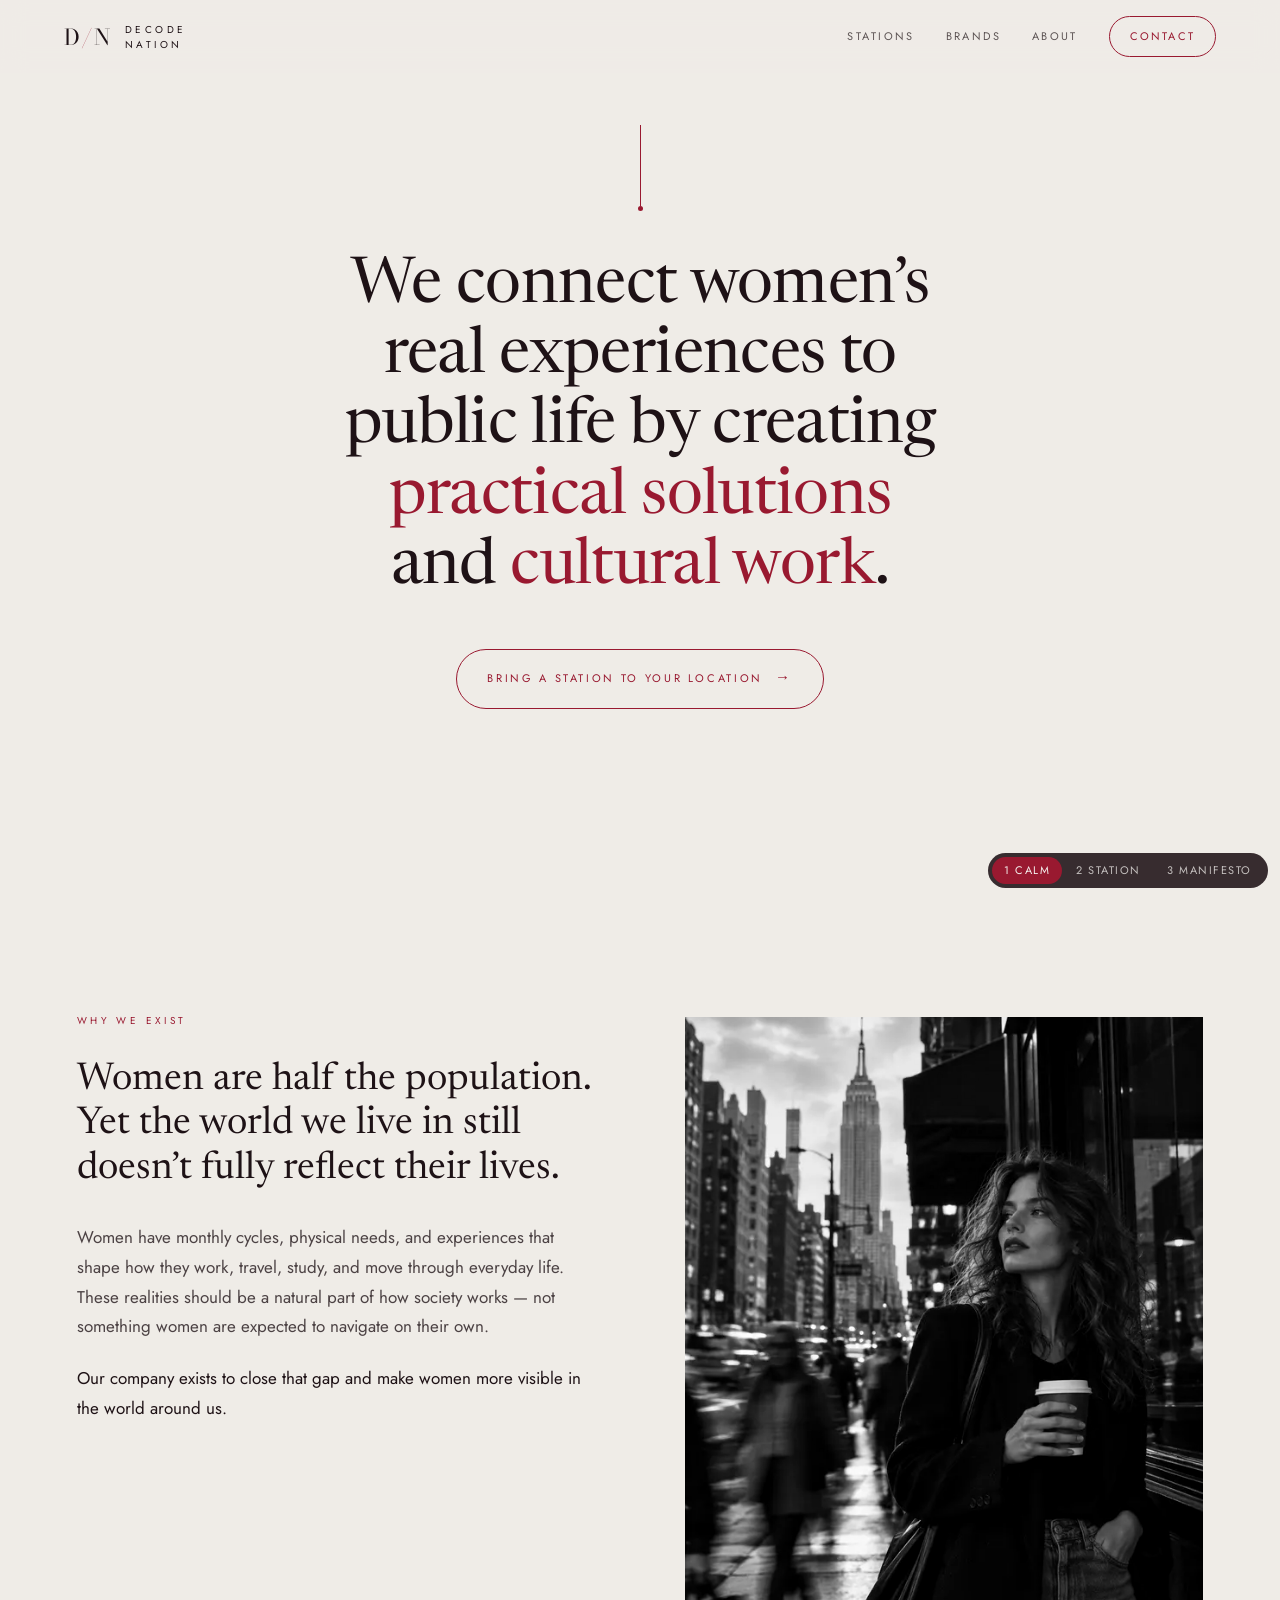
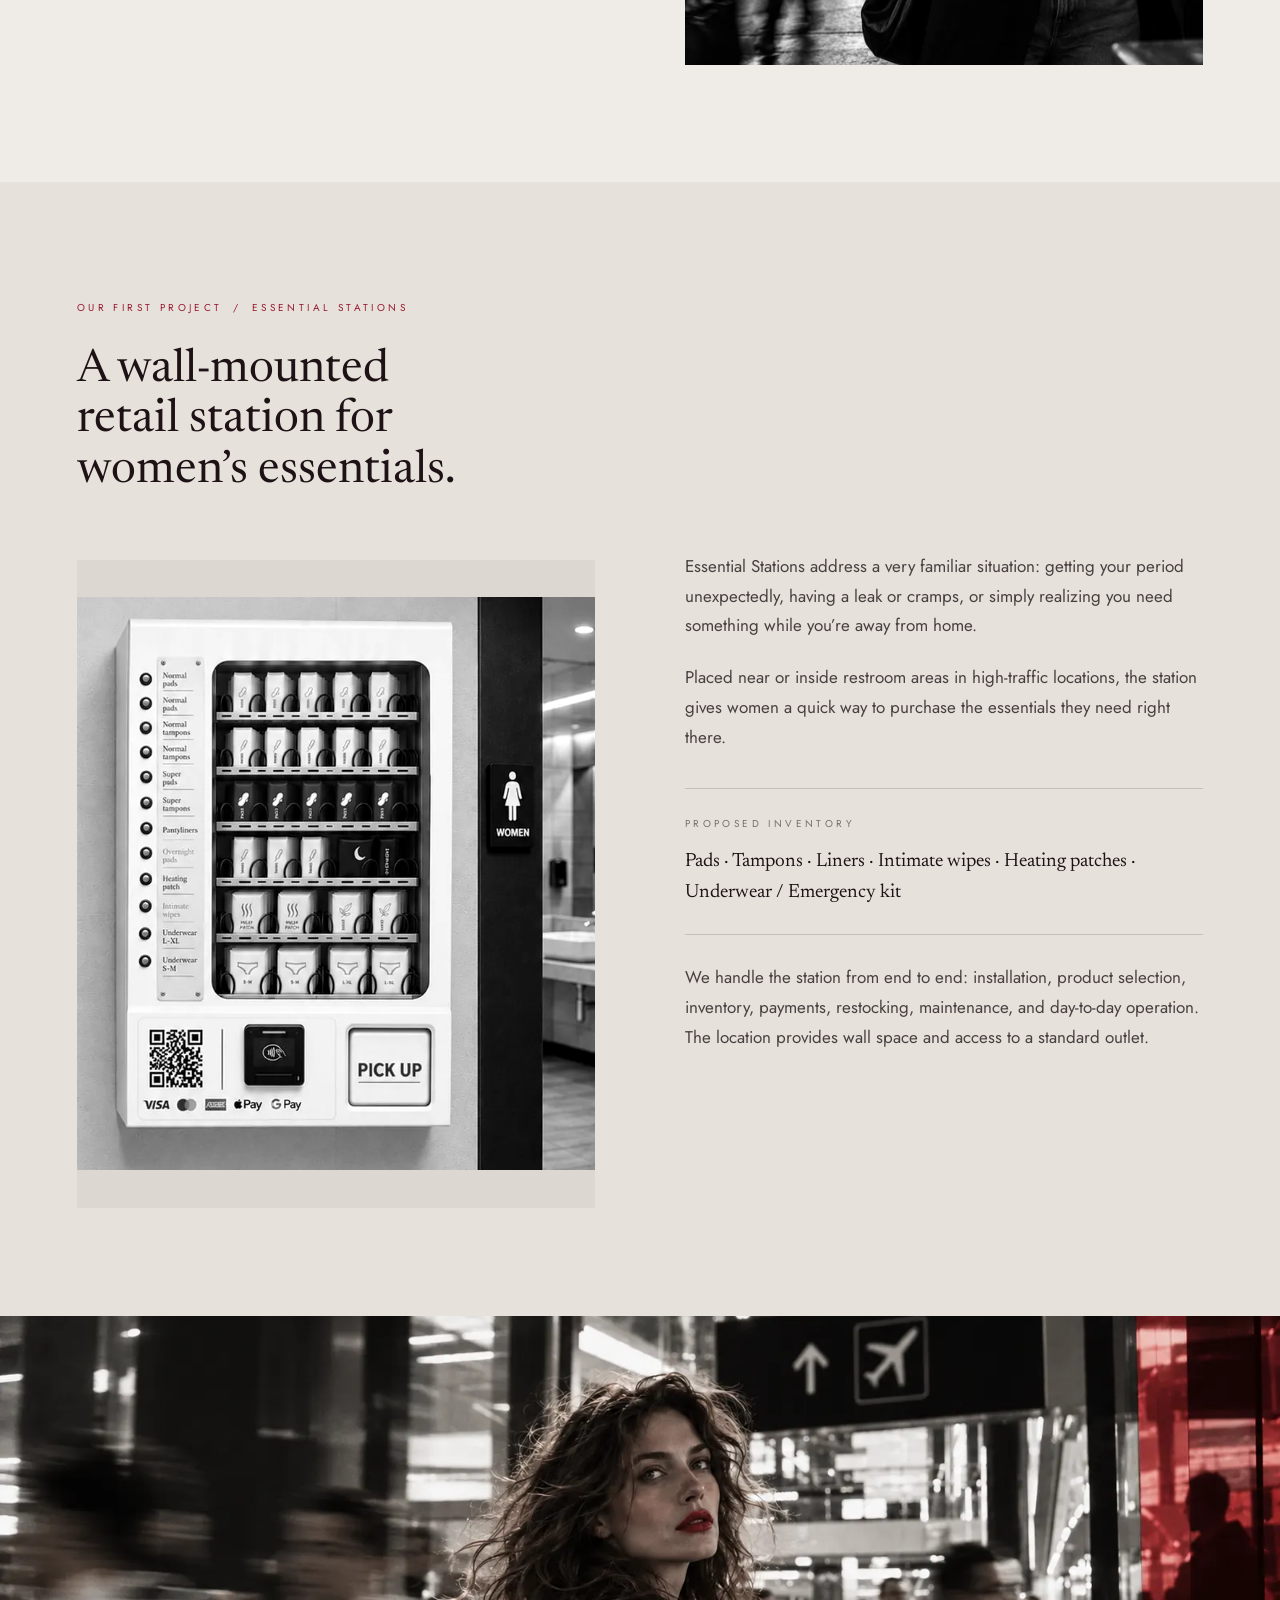
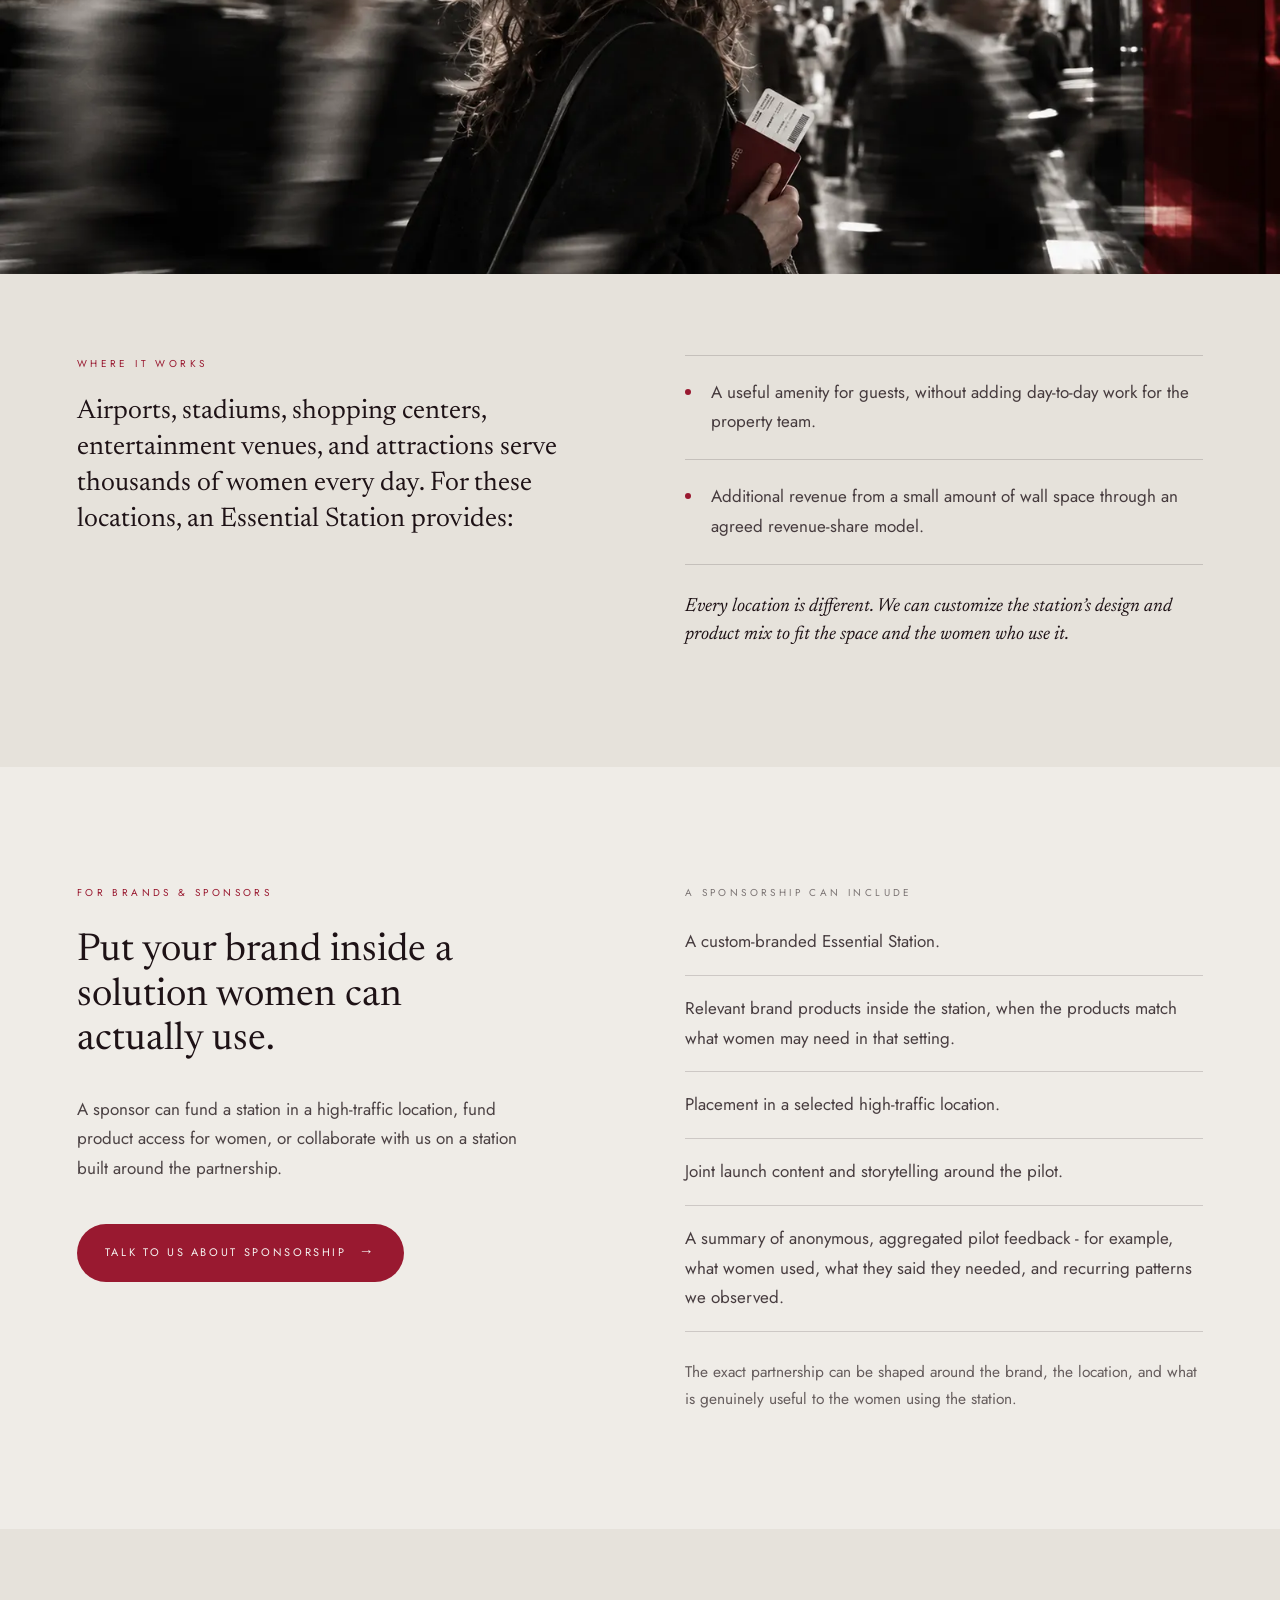
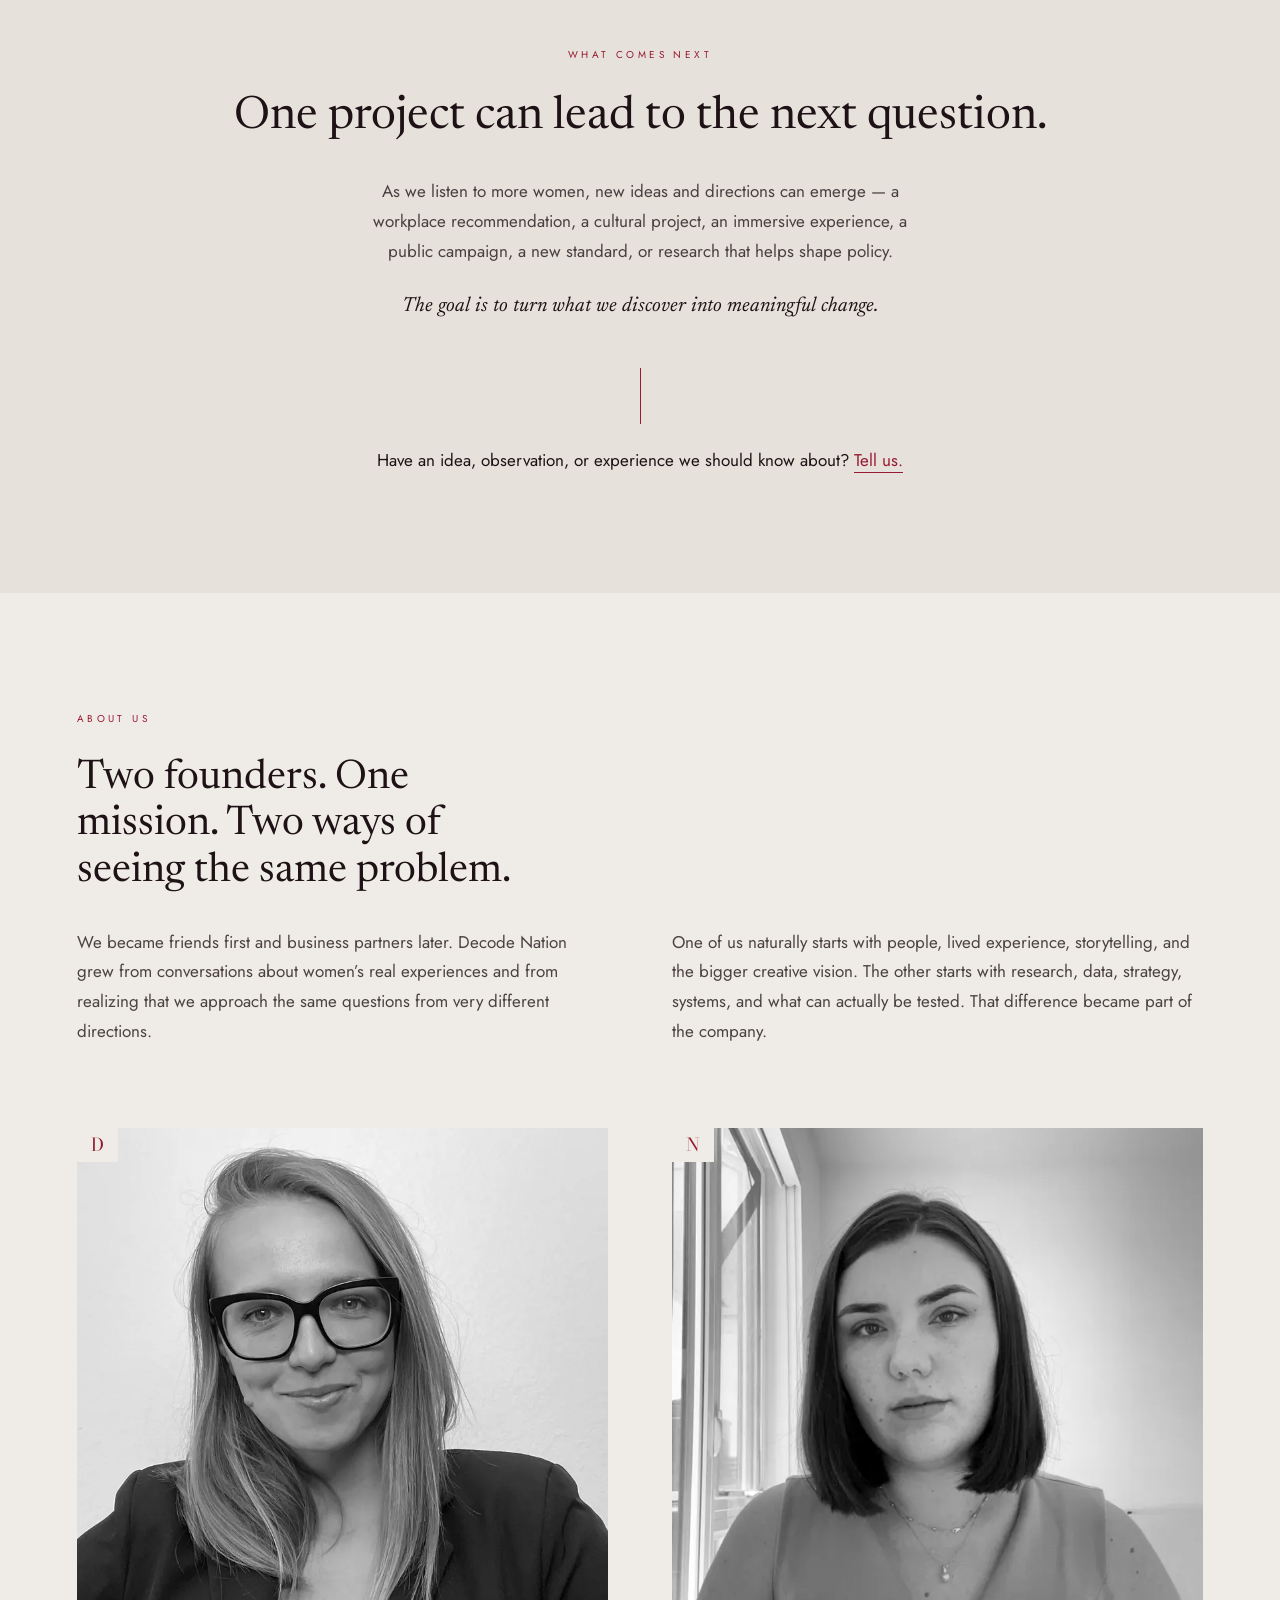
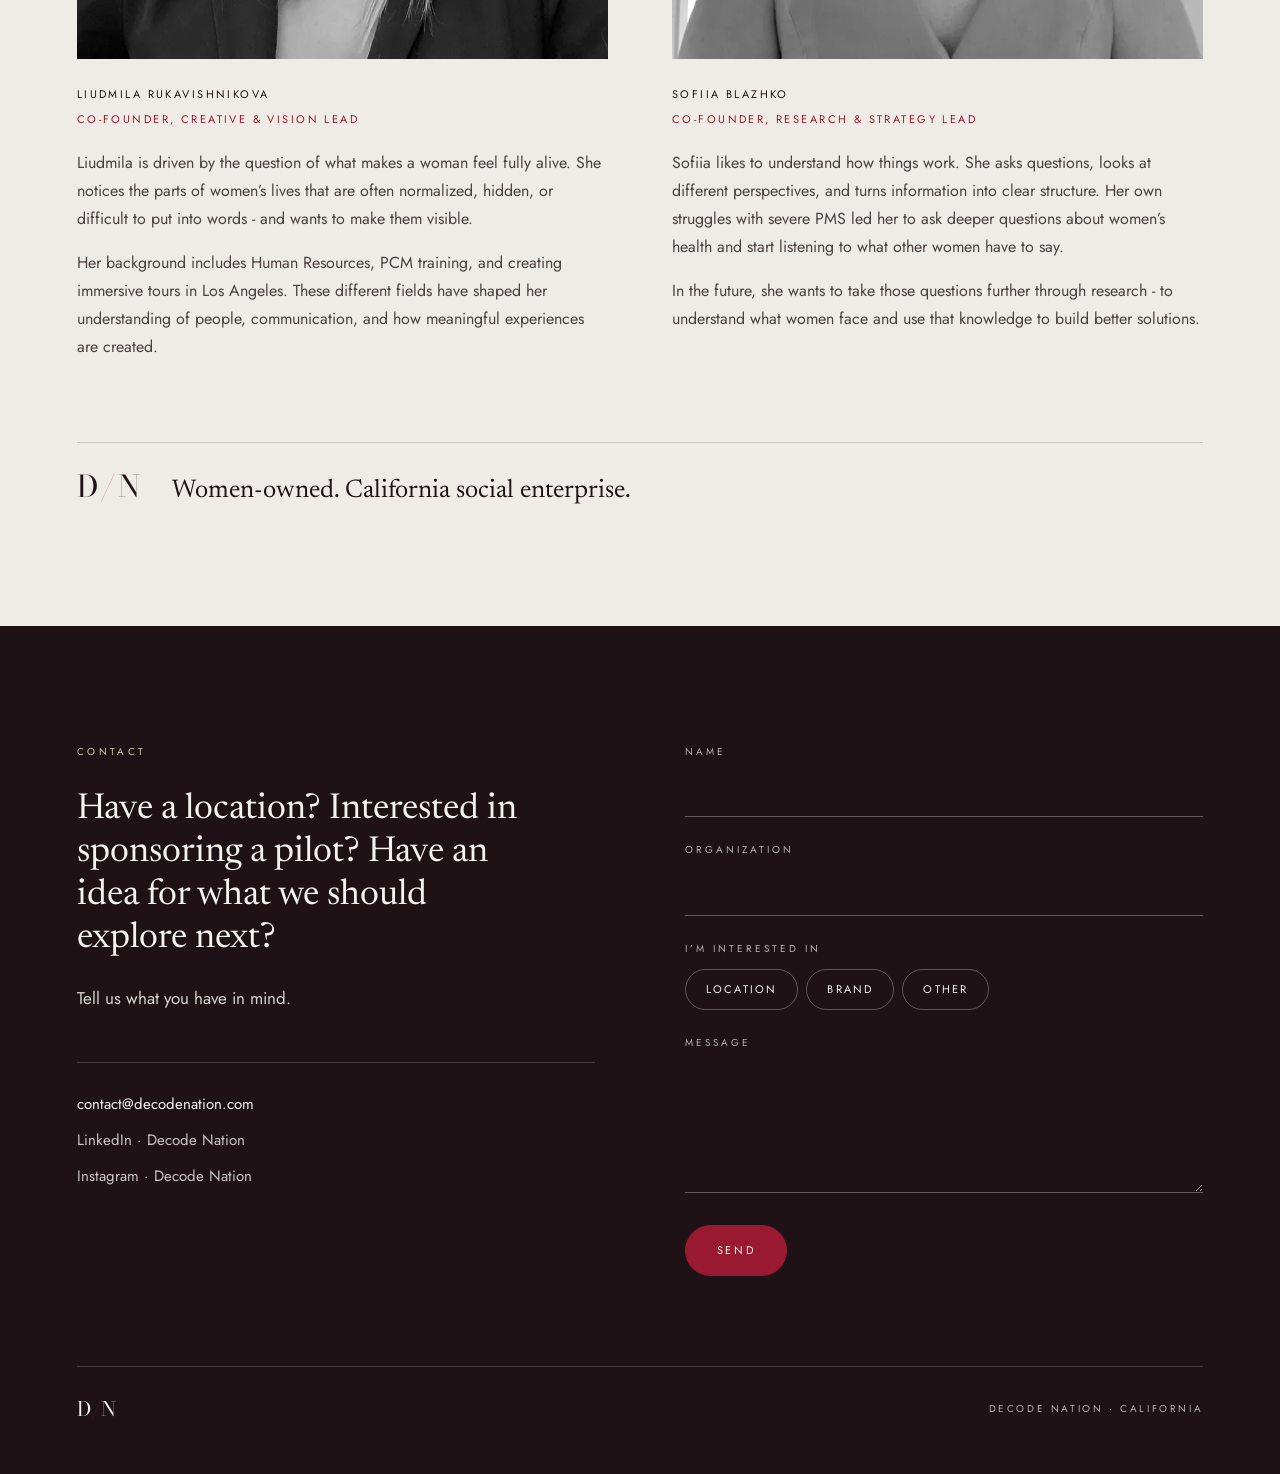
==== calm/index.html @ b8cba237 "Decode Nation v2: three design directions (Calm, Station, Manifesto) Co-Authored-By: Claude Opus 5.5" ====
<!DOCTYPE html>
<html lang="en">
<head>
  <meta charset="utf-8">
  <meta name="viewport" content="width=device-width, initial-scale=1, viewport-fit=cover">
  <title>Decode Nation — Essential Stations</title>
  <meta name="description" content="Decode Nation is a women-owned California social enterprise. Essential Stations are wall-mounted retail stations for women’s essentials, placed near restrooms in high-traffic venues.">
  <meta name="robots" content="noindex, nofollow">
  <meta property="og:type" content="website">
  <meta property="og:title" content="Decode Nation — Essential Stations">
  <meta property="og:description" content="We connect women’s real experiences to public life by creating practical solutions and cultural work.">
  <meta name="theme-color" content="#EFECE7">
  <link rel="icon" href="../assets/logo.jpg" type="image/jpeg">
  <link rel="preconnect" href="https://fonts.googleapis.com">
  <link rel="preconnect" href="https://fonts.gstatic.com" crossorigin>
  <link href="https://fonts.googleapis.com/css2?family=Bodoni+Moda:opsz,wght@6..96,400&amp;family=Newsreader:ital,opsz,wght@0,6..72,300;0,6..72,400;1,6..72,300;1,6..72,400&amp;family=Jost:wght@300;400;500&amp;display=swap" rel="stylesheet">
  <link rel="stylesheet" href="style.css">
  <script src="main.js" defer></script>
</head>
<body>
<a class="skip-link" href="#top">Skip to content</a>

<div class="page">

  <header class="site-header">
    <a href="#top" class="logo" aria-label="Decode Nation — back to top">
      <span class="logo__mark" aria-hidden="true">D<span class="logo__slash">/</span>N</span>
      <span class="logo__word" aria-hidden="true">Decode<br>Nation</span>
    </a>
    <nav class="site-nav" aria-label="Main">
      <a href="#stations" class="site-nav__link">Stations</a>
      <a href="#brands" class="site-nav__link">Brands</a>
      <a href="#about" class="site-nav__link">About</a>
      <a href="#contact" class="site-nav__cta">Contact</a>
    </nav>
  </header>

  <main id="top" tabindex="-1">

    <section class="hero">
      <div class="hero__line" aria-hidden="true"></div>
      <div class="hero__dot" aria-hidden="true"></div>
      <h1 class="hero__title">We connect women’s real experiences to public life by creating <span class="accent">practical solutions</span> and <span class="accent">cultural work</span>.</h1>
      <a href="#stations" class="hero__cta">Bring a Station to Your Location<span class="arrow" aria-hidden="true">→</span></a>
    </section>

    <section id="why" class="section" data-reveal>
      <div class="container grid-2">
        <div class="cell">
          <p class="label label--why">Why We Exist</p>
          <h2 class="h2 h2--m">Women are half the population. Yet the world we live in still doesn’t fully reflect their lives.</h2>
          <p class="body-text why__lead">Women have monthly cycles, physical needs, and experiences that shape how they work, travel, study, and move through everyday life. These realities should be a natural part of how society works — not something women are expected to navigate on their own.</p>
          <p class="why__close">Our company exists to close that gap and make women more visible in the world around us.</p>
        </div>
        <div class="cell frame frame--portrait">
          <img class="frame__img is-bw"
               src="../assets/editorial-street.webp"
               srcset="../assets/editorial-street-800.webp 600w, ../assets/editorial-street.webp 1086w"
               sizes="(min-width: 900px) 45vw, 100vw"
               width="1086" height="1448" loading="lazy" decoding="async"
               alt="A woman in a dark coat holding a coffee cup on a busy city street, the Empire State Building behind her">
        </div>
      </div>
    </section>

    <section id="stations" class="section section--alt" data-reveal>
      <div class="container">
        <p class="label">Our First Project <span class="label__sep">/</span> Essential Stations</p>
        <h2 class="h2 h2--l stations__title">A wall-mounted retail station for women’s essentials.</h2>
        <div class="grid-2 stations__grid">
          <div class="cell frame frame--portrait frame--clip frame--hover">
            <img class="frame__img frame__img--contain is-bw"
                 src="../assets/station.webp"
                 width="716" height="791" loading="lazy" decoding="async"
                 alt="Essential Station render: a white wall-mounted unit with shelves of pads, tampons, liners, heating patches and underwear, a card reader and a Pick Up button, mounted beside a women’s restroom">
          </div>
          <div class="cell stations__copy">
            <p>Essential Stations address a very familiar situation: getting your period unexpectedly, having a leak or cramps, or simply realizing you need something while you’re away from home.</p>
            <p>Placed near or inside restroom areas in high-traffic locations, the station gives women a quick way to purchase the essentials they need right there.</p>
            <div class="inventory">
              <p class="label label--muted inventory__label">Proposed Inventory</p>
              <p class="inventory__list">Pads · Tampons · Liners · Intimate wipes · Heating patches · Underwear / Emergency kit</p>
            </div>
            <p>We handle the station from end to end: installation, product selection, inventory, payments, restocking, maintenance, and day-to-day operation. The location provides wall space and access to a standard outlet.</p>
          </div>
        </div>

        <div class="bleed">
          <img class="frame__img"
               src="../assets/editorial-airport.webp"
               srcset="../assets/editorial-airport-800.webp 800w, ../assets/editorial-airport.webp 1600w"
               sizes="100vw"
               width="1600" height="900" loading="lazy" decoding="async"
               alt="A woman with a boarding pass looks back over her shoulder in a busy airport terminal, travellers blurred around her">
        </div>

        <div class="grid-2 where" data-reveal>
          <div class="cell">
            <p class="label where__label">Where It Works</p>
            <p class="where__statement">Airports, stadiums, shopping centers, entertainment venues, and attractions serve thousands of women every day. For these locations, an Essential Station provides:</p>
          </div>
          <div class="cell where__list">
            <div class="where__row">
              <span class="bullet" aria-hidden="true"></span>
              <p>A useful amenity for guests, without adding day-to-day work for the property team.</p>
            </div>
            <div class="where__row where__row--last">
              <span class="bullet" aria-hidden="true"></span>
              <p>Additional revenue from a small amount of wall space through an agreed revenue-share model.</p>
            </div>
            <p class="where__note">Every location is different. We can customize the station’s design and product mix to fit the space and the women who use it.</p>
          </div>
        </div>
      </div>
    </section>

    <section id="brands" class="section" data-reveal>
      <div class="container grid-2">
        <div class="cell">
          <p class="label">For Brands &amp; Sponsors</p>
          <h2 class="h2 h2--m brands__title">Put your brand inside a solution women can actually use.</h2>
          <p class="body-text brands__lead">A sponsor can fund a station in a high-traffic location, fund product access for women, or collaborate with us on a station built around the partnership.</p>
          <a href="#contact" class="btn-fill">Talk to Us About Sponsorship<span class="arrow" aria-hidden="true">→</span></a>
        </div>
        <div class="cell">
          <p class="label label--muted brands__label">A Sponsorship Can Include</p>
          <div class="brands__list">
            <p>A custom-branded Essential Station.</p>
            <p>Relevant brand products inside the station, when the products match what women may need in that setting.</p>
            <p>Placement in a selected high-traffic location.</p>
            <p>Joint launch content and storytelling around the pilot.</p>
            <p>A summary of anonymous, aggregated pilot feedback - for example, what women used, what they said they needed, and recurring patterns we observed.</p>
          </div>
          <p class="brands__note">The exact partnership can be shaped around the brand, the location, and what is genuinely useful to the women using the station.</p>
        </div>
      </div>
    </section>

    <section id="next" class="section section--alt next" data-reveal>
      <div class="next__inner">
        <p class="label">What Comes Next</p>
        <h2 class="h2 h2--l next__title">One project can lead to the next question.</h2>
        <p class="body-text next__lead">As we listen to more women, new ideas and directions can emerge — a workplace recommendation, a cultural project, an immersive experience, a public campaign, a new standard, or research that helps shape policy.</p>
        <p class="next__goal">The goal is to turn what we discover into meaningful change.</p>
        <div class="next__line" aria-hidden="true"></div>
        <p class="next__ask">Have an idea, observation, or experience we should know about? <a href="#contact" class="link-underline">Tell us.</a></p>
      </div>
    </section>

    <section id="about" class="section" data-reveal>
      <div class="container">
        <p class="label">About Us</p>
        <h2 class="h2 about__title">Two founders. One mission. Two ways of seeing the same problem.</h2>
        <div class="about__intro">
          <p>We became friends first and business partners later. Decode Nation grew from conversations about women’s real experiences and from realizing that we approach the same questions from very different directions.</p>
          <p>One of us naturally starts with people, lived experience, storytelling, and the bigger creative vision. The other starts with research, data, strategy, systems, and what can actually be tested. That difference became part of the company.</p>
        </div>

        <div class="founders">
          <article class="founder">
            <div class="frame frame--square frame--hover">
              <img class="frame__img is-bw"
                   src="../assets/founder-liudmila.webp"
                   srcset="../assets/founder-liudmila-800.webp 800w, ../assets/founder-liudmila.webp 1280w"
                   sizes="(min-width: 820px) 45vw, 100vw"
                   width="1280" height="1280" loading="lazy" decoding="async"
                   alt="Portrait of Liudmila Rukavishnikova, co-founder of Decode Nation">
              <span class="founder__badge" aria-hidden="true">D</span>
            </div>
            <h3 class="founder__name">Liudmila Rukavishnikova</h3>
            <p class="founder__role">Co-Founder, Creative &amp; Vision Lead</p>
            <div class="founder__bio">
              <p>Liudmila is driven by the question of what makes a woman feel fully alive. She notices the parts of women’s lives that are often normalized, hidden, or difficult to put into words - and wants to make them visible.</p>
              <p>Her background includes Human Resources, PCM training, and creating immersive tours in Los Angeles. These different fields have shaped her understanding of people, communication, and how meaningful experiences are created.</p>
            </div>
          </article>
          <article class="founder">
            <div class="frame frame--square frame--hover">
              <img class="frame__img is-bw"
                   src="../assets/founder-sofiia.webp"
                   srcset="../assets/founder-sofiia-800.webp 683w, ../assets/founder-sofiia.webp 948w"
                   sizes="(min-width: 820px) 45vw, 100vw"
                   width="948" height="1111" loading="lazy" decoding="async"
                   alt="Portrait of Sofiia Blazhko, co-founder of Decode Nation">
              <span class="founder__badge" aria-hidden="true">N</span>
            </div>
            <h3 class="founder__name">Sofiia Blazhko</h3>
            <p class="founder__role">Co-Founder, Research &amp; Strategy Lead</p>
            <div class="founder__bio">
              <p>Sofiia likes to understand how things work. She asks questions, looks at different perspectives, and turns information into clear structure. Her own struggles with severe PMS led her to ask deeper questions about women’s health and start listening to what other women have to say.</p>
              <p>In the future, she wants to take those questions further through research - to understand what women face and use that knowledge to build better solutions.</p>
            </div>
          </article>
        </div>

        <div class="company">
          <span class="company__mark" aria-hidden="true">D<span class="logo__slash">/</span>N</span>
          <p class="company__line">Women-owned. California social enterprise.</p>
        </div>
      </div>
    </section>

    <section id="contact" class="contact">
      <div class="container">
        <div class="grid-2">
          <div class="cell">
            <p class="label label--light">Contact</p>
            <h2 class="h2 contact__title">Have a location? Interested in sponsoring a pilot? Have an idea for what we should explore next?</h2>
            <p class="contact__lead">Tell us what you have in mind.</p>
            <div class="contact__links">
              <a href="mailto:contact@decodenation.com" class="contact__link contact__link--primary">contact@decodenation.com</a>
              <!-- TODO client: URL (LinkedIn) -->
              <a href="#contact" class="contact__link">LinkedIn · Decode Nation</a>
              <!-- TODO client: URL (Instagram) -->
              <a href="#contact" class="contact__link">Instagram · Decode Nation</a>
            </div>
          </div>

          <form class="contact-form cell" novalidate>
            <div class="field">
              <label class="field__label" for="f-name">Name</label>
              <input class="field__input" id="f-name" name="name" type="text" autocomplete="name" required aria-describedby="f-name-error">
              <p class="field__error" id="f-name-error" data-error-for="name"></p>
            </div>
            <div class="field">
              <label class="field__label" for="f-org">Organization</label>
              <input class="field__input" id="f-org" name="organization" type="text" autocomplete="organization">
            </div>
            <fieldset class="field intent">
              <legend class="field__label intent__legend" id="f-intent-label">I’m interested in</legend>
              <div class="intent__options" role="radiogroup" aria-labelledby="f-intent-label">
                <label class="intent__pill"><input class="intent__radio" type="radio" name="intent" value="Location"><span>Location</span></label>
                <label class="intent__pill"><input class="intent__radio" type="radio" name="intent" value="Brand"><span>Brand</span></label>
                <label class="intent__pill"><input class="intent__radio" type="radio" name="intent" value="Other"><span>Other</span></label>
              </div>
            </fieldset>
            <div class="field">
              <label class="field__label" for="f-message">Message</label>
              <textarea class="field__input field__input--area" id="f-message" name="message" rows="4" required aria-describedby="f-message-error"></textarea>
              <p class="field__error" id="f-message-error" data-error-for="message"></p>
            </div>
            <div class="hp" aria-hidden="true">
              <label for="f-website">Leave this field empty</label>
              <input id="f-website" name="website" type="text" tabindex="-1" autocomplete="off">
            </div>
            <button type="submit" class="btn-submit"><span class="btn-submit__label">Send</span></button>
            <p class="form-status" role="status" aria-live="polite"></p>
          </form>
        </div>

        <footer class="contact__footer">
          <span class="contact__mark" aria-hidden="true">D<span class="logo__slash">/</span>N</span>
          <span>Decode Nation · California</span>
        </footer>
      </div>
    </section>
  </main>
</div>

<nav class="variant-switch" aria-label="Design direction (review only)">
  <a href="../calm/" aria-current="page">1 Calm</a>
  <a href="../station/">2 Station</a>
  <a href="../manifesto/">3 Manifesto</a>
</nav>
</body>
</html>
---- calm/style.css ----
/* ==========================================================================
   Decode Nation — Direction 1 · Calm Editorial
   ========================================================================== */

:root {
  /* colour */
  --bg: #EFECE7;
  --bg-alt: #E6E2DB;
  --placeholder: #DCD8D1;
  --ink: #1E1216;
  --ink-body: rgba(30, 18, 22, .78);
  --ink-body-80: rgba(30, 18, 22, .8);
  --ink-nav: rgba(30, 18, 22, .7);
  --ink-note: rgba(30, 18, 22, .66);
  --ink-muted: rgba(30, 18, 22, .55);
  --hairline: rgba(30, 18, 22, .16);
  --crimson: #991930;
  --paper: #F5F3F0;
  --paper-86: rgba(245, 243, 240, .86);
  --paper-80: rgba(245, 243, 240, .8);
  --paper-70: rgba(245, 243, 240, .7);
  --paper-line: rgba(245, 243, 240, .3);
  --paper-hairline: rgba(245, 243, 240, .18);
  --accent-dark: #D4C8A6;
  --error-dark: #F2A7B3;
  --header-bg: rgba(239, 236, 231, .9);

  /* type */
  --font-serif: 'Newsreader', Georgia, serif;
  --font-sans: 'Jost', system-ui, sans-serif;
  --font-mark: 'Bodoni Moda', 'Didot', serif;

  /* layout */
  --pad-x: clamp(20px, 6vw, 80px);
  --pad-y: clamp(80px, 13vh, 160px);
  --gap-grid: clamp(40px, 7vw, 120px);
  --max: 1240px;

  /* motion */
  --ease-out: cubic-bezier(.16, 1, .3, 1);
  --bw: grayscale(1) contrast(1.04);
}

/* --------------------------------------------------------------- base */

*, *::before, *::after { box-sizing: border-box; }

html { scroll-behavior: smooth; }

body {
  margin: 0;
  background: var(--bg);
  color: var(--ink);
  -webkit-font-smoothing: antialiased;
}

a { color: var(--crimson); text-decoration: none; }
a:hover { color: var(--ink); }

::selection { background: var(--crimson); color: var(--paper); }

input, textarea, button { font: inherit; color: inherit; }

img { display: block; max-width: 100%; }

:focus-visible {
  outline: 2px solid var(--crimson);
  outline-offset: 3px;
}

.skip-link {
  position: absolute;
  top: 8px;
  left: 8px;
  z-index: 200;
  padding: 10px 18px;
  background: var(--crimson);
  color: var(--paper);
  border-radius: 999px;
  font-family: var(--font-sans);
  font-size: 11px;
  letter-spacing: .2em;
  text-transform: uppercase;
  transform: translateY(-160%);
}
.skip-link:focus,
.skip-link:focus-visible { transform: none; color: var(--paper); outline-color: var(--ink); }

main:focus { outline: none; }

@keyframes dnLine { from { transform: scaleY(0); } to { transform: scaleY(1); } }
@keyframes dnFade { from { opacity: 0; transform: translateY(10px); } to { opacity: 1; transform: none; } }

.page {
  font-family: var(--font-sans);
  font-size: 17px;
  line-height: 1.75;
  overflow-x: hidden;
  overflow-x: clip;
}

:where(.page) p { margin: 0; }

/* ------------------------------------------------------------- header */

.site-header {
  position: fixed;
  top: 0;
  left: 0;
  right: 0;
  z-index: 50;
  display: flex;
  align-items: center;
  justify-content: space-between;
  gap: 24px;
  padding: 16px clamp(20px, 5vw, 72px);
  background: var(--header-bg);
  -webkit-backdrop-filter: blur(12px);
  backdrop-filter: blur(12px);
}

.logo {
  display: flex;
  align-items: center;
  gap: 14px;
  color: var(--ink);
}
.logo:hover { color: var(--ink); }

.logo__mark {
  font-family: var(--font-mark);
  font-size: 22px;
  line-height: 1;
}
.logo__mark .logo__slash { padding: 0 1px; }
.logo__slash { color: var(--crimson); }

.logo__word {
  font-size: 10px;
  letter-spacing: .34em;
  text-transform: uppercase;
  line-height: 1.5;
}

.site-nav {
  display: flex;
  align-items: center;
  gap: clamp(14px, 2.4vw, 36px);
  flex-wrap: wrap;
  justify-content: flex-end;
}

.site-nav__link {
  font-size: 11px;
  letter-spacing: .22em;
  text-transform: uppercase;
  color: var(--ink-nav);
}
.site-nav__link:hover { color: var(--crimson); }

.site-nav__cta {
  font-size: 11px;
  letter-spacing: .2em;
  text-transform: uppercase;
  padding: 10px 20px;
  border: 1px solid var(--crimson);
  border-radius: 999px;
  color: var(--crimson);
}
.site-nav__cta:hover { background: var(--crimson); color: var(--paper); }

@media (max-width: 639px) {
  .site-nav__link { display: none; }
}

/* ---------------------------------------------------------- shared type */

.label {
  margin: 0 0 28px;
  font-size: 10px;
  letter-spacing: .34em;
  text-transform: uppercase;
  color: var(--crimson);
}
.label--muted { color: var(--ink-muted); }
.label--light { color: var(--accent-dark); }
.label__sep { padding: 0 4px; }

.h2 {
  margin: 0;
  font-family: var(--font-serif);
  font-weight: 400;
}
.h2--m {
  font-size: clamp(28px, 3vw, 44px);
  line-height: 1.16;
  text-wrap: pretty;
}
.h2--l {
  font-size: clamp(30px, 3.6vw, 54px);
  text-wrap: balance;
}

.body-text { color: var(--ink-body); }

.accent { color: var(--crimson); }

.arrow {
  font-family: var(--font-serif);
  font-size: 15px;
}

/* ------------------------------------------------------------- layout */

.section { padding: var(--pad-y) var(--pad-x); }
.section--alt { background: var(--bg-alt); }

.container {
  max-width: var(--max);
  margin: 0 auto;
}

.grid-2 {
  display: grid;
  grid-template-columns: repeat(auto-fit, minmax(min(100%, 380px), 1fr));
  gap: var(--gap-grid);
}

.cell { min-width: 0; }

/* image frames (replaces <image-slot>) */
.frame {
  position: relative;
  width: 100%;
  background: var(--placeholder);
}
.frame--portrait { aspect-ratio: 4 / 5; }
.frame--square { aspect-ratio: 1 / 1; }
.frame--clip { overflow: hidden; }

.frame__img {
  position: absolute;
  inset: 0;
  width: 100%;
  height: 100%;
  object-fit: cover;
}
.frame__img--contain { object-fit: contain; }

.is-bw { filter: var(--bw); }
.frame--hover .frame__img { transition: filter .6s ease; }

@media (hover: hover) {
  .frame--hover:hover .frame__img { filter: grayscale(0) contrast(1); }
}

/* --------------------------------------------------------------- hero */

.hero {
  min-height: 100vh;
  min-height: 100svh;
  display: flex;
  flex-direction: column;
  align-items: center;
  justify-content: center;
  text-align: center;
  padding: 96px var(--pad-x) 18vh;
  position: relative;
}

.hero__line {
  width: 1px;
  height: clamp(48px, 9vh, 96px);
  background: var(--crimson);
  transform-origin: top;
  animation: dnLine 1.4s var(--ease-out) both;
}

.hero__dot {
  width: 5px;
  height: 5px;
  margin-bottom: clamp(28px, 4.5vh, 48px);
  border-radius: 50%;
  background: var(--crimson);
  animation: dnFade 1s .6s both;
}

.hero__title {
  margin: 0;
  max-width: 19ch;
  font-family: var(--font-serif);
  font-weight: 400;
  font-size: clamp(34px, 5vw, 72px);
  line-height: 1.1;
  letter-spacing: -.01em;
  text-wrap: balance;
  animation: dnFade 1.4s .3s both;
}

.hero__cta {
  display: inline-flex;
  align-items: center;
  gap: 12px;
  margin-top: clamp(32px, 5vh, 52px);
  padding: 16px clamp(20px, 3vw, 30px);
  border: 1px solid var(--crimson);
  border-radius: 999px;
  color: var(--crimson);
  font-size: 11px;
  letter-spacing: clamp(.12em, 1.2vw, .24em);
  white-space: nowrap;
  text-transform: uppercase;
  animation: dnFade 1.4s .6s both;
}
.hero__cta:hover {
  background: var(--crimson);
  border-color: var(--crimson);
  color: var(--paper);
}

/* The designed nowrap pill is wider than a 375px viewport; allow it to
   wrap and tighten tracking so nothing is clipped on small phones. */
@media (max-width: 440px) {
  .hero__cta {
    letter-spacing: .12em;
    white-space: normal;
    line-height: 1.5;
    text-align: center;
  }
}

/* ---------------------------------------------------------------- why */

.label--why { margin: -.5em 0 28px; }
.why__lead { margin-top: 32px; max-width: 52ch; }
.why__close { margin-top: 22px; max-width: 52ch; color: var(--ink); }

#why .grid-2 { align-items: start; }

/* ----------------------------------------------------------- stations */

.stations__title {
  max-width: 20ch;
  line-height: 1.1;
}

.stations__grid { margin-top: clamp(40px, 7vh, 72px); }

.stations__copy {
  display: flex;
  flex-direction: column;
  gap: 22px;
  margin-top: -.45em;
  color: var(--ink-body);
}

.inventory {
  margin: 14px 0 6px;
  padding: 26px 0;
  border-top: 1px solid var(--hairline);
  border-bottom: 1px solid var(--hairline);
}
.inventory__label { margin: 0 0 14px; }
.inventory__list {
  font-family: var(--font-serif);
  font-size: clamp(18px, 1.5vw, 22px);
  line-height: 1.6;
  color: var(--ink);
}

.bleed {
  position: relative;
  width: 100vw;
  margin: clamp(72px, 12vh, 140px) 0 0 calc(50% - 50vw);
  height: clamp(320px, 62vh, 720px);
  background: var(--placeholder);
}

.where {
  gap: clamp(32px, 7vw, 120px);
  margin-top: clamp(56px, 9vh, 96px);
}
.where__label { margin: 0 0 22px; }
.where__statement {
  max-width: 40ch;
  font-family: var(--font-serif);
  font-size: clamp(22px, 2.1vw, 30px);
  line-height: 1.34;
}

.where__list {
  display: flex;
  flex-direction: column;
  color: var(--ink-body-80);
}
.where__row {
  display: flex;
  gap: 20px;
  padding: 22px 0;
  border-top: 1px solid var(--hairline);
}
.where__row--last { border-bottom: 1px solid var(--hairline); }

.bullet {
  flex: none;
  width: 6px;
  height: 6px;
  margin-top: 11px;
  border-radius: 50%;
  background: var(--crimson);
}

.where__note {
  margin-top: 28px;
  font-style: italic;
  font-family: var(--font-serif);
  font-size: 19px;
  line-height: 1.5;
  color: var(--ink);
}

/* ------------------------------------------------------------- brands */

.brands__title { max-width: 18ch; }
.brands__lead { margin-top: 32px; max-width: 46ch; }

.btn-fill {
  display: inline-flex;
  align-items: center;
  gap: 12px;
  margin-top: 40px;
  padding: 16px 28px;
  background: var(--crimson);
  border-radius: 999px;
  color: var(--paper);
  font-size: 11px;
  letter-spacing: .24em;
  text-transform: uppercase;
}
.btn-fill:hover { background: var(--ink); color: var(--paper); }

.brands__label { margin: 0 0 8px; }
.brands__list {
  display: flex;
  flex-direction: column;
  color: var(--ink-body-80);
}
.brands__list p {
  padding: 18px 0;
  border-bottom: 1px solid var(--hairline);
}
.brands__note {
  margin-top: 26px;
  font-size: 15.5px;
  color: var(--ink-note);
}

/* --------------------------------------------------------------- next */

.next { text-align: center; }
.next__inner {
  max-width: 860px;
  margin: 0 auto;
  display: flex;
  flex-direction: column;
  align-items: center;
}
.next__title { line-height: 1.12; }
.next__lead { margin-top: 34px; max-width: 58ch; }
.next__goal {
  margin-top: 22px;
  font-family: var(--font-serif);
  font-style: italic;
  font-size: clamp(19px, 1.6vw, 24px);
  color: var(--ink);
}
.next__line {
  width: 1px;
  height: 56px;
  margin: 44px 0 0;
  background: var(--crimson);
}
.next__ask { margin-top: 22px; color: var(--ink); }

.link-underline { border-bottom: 1px solid var(--crimson); }

/* -------------------------------------------------------------- about */

.about__title {
  max-width: 22ch;
  font-size: clamp(28px, 3.2vw, 48px);
  line-height: 1.14;
  text-wrap: balance;
}

.about__intro,
.founders {
  display: grid;
  grid-template-columns: repeat(auto-fit, minmax(min(100%, 340px), 1fr));
}
.about__intro {
  gap: clamp(28px, 5vw, 80px);
  margin-top: 32px;
  color: var(--ink-body);
}
.founders {
  gap: clamp(40px, 5vw, 80px);
  margin-top: clamp(56px, 9vh, 96px);
}

.founder {
  min-width: 0;
  display: flex;
  flex-direction: column;
}

.founder__badge {
  position: absolute;
  top: 0;
  left: 0;
  padding: 8px 14px;
  background: var(--bg);
  color: var(--crimson);
  font-family: var(--font-mark);
  font-size: 18px;
  line-height: 1;
  pointer-events: none;
}

.founder__name,
.founder__role {
  font-size: 11px;
  font-weight: 400;
  line-height: 1.75;
  letter-spacing: .22em;
  text-transform: uppercase;
}
.founder__name { margin: 26px 0 0; color: var(--ink); }
.founder__role { margin-top: 6px; color: var(--crimson); }

.founder__bio {
  display: flex;
  flex-direction: column;
  gap: 16px;
  margin-top: 20px;
  font-size: 16px;
  color: var(--ink-body);
}

.company {
  display: flex;
  flex-wrap: wrap;
  align-items: baseline;
  gap: 18px 32px;
  margin-top: clamp(56px, 9vh, 96px);
  padding-top: 28px;
  border-top: 1px solid var(--hairline);
}
.company__mark {
  font-family: var(--font-mark);
  font-size: 30px;
  line-height: 1;
}
.company__mark .logo__slash { padding: 0 2px; }
.company__line {
  font-family: var(--font-serif);
  font-size: clamp(20px, 2vw, 28px);
  line-height: 1.3;
}

/* ------------------------------------------------------------ contact */

.contact {
  padding: var(--pad-y) var(--pad-x) 48px;
  background: var(--ink);
  color: var(--paper);
}
.contact :focus-visible { outline-color: var(--accent-dark); }

.contact__title {
  max-width: 22ch;
  font-size: clamp(26px, 2.8vw, 40px);
  line-height: 1.2;
  text-wrap: pretty;
}
.contact__lead { margin-top: 24px; color: var(--paper-86); }

.contact__links {
  display: flex;
  flex-direction: column;
  align-items: flex-start;
  gap: 10px;
  margin-top: 48px;
  padding-top: 28px;
  border-top: 1px solid var(--paper-hairline);
  font-size: 15px;
}
.contact__link { color: var(--paper-80); }
.contact__link--primary { color: var(--paper); }
.contact__link:hover { color: var(--accent-dark); }

.contact-form {
  display: flex;
  flex-direction: column;
  gap: 24px;
}

.field {
  display: flex;
  flex-direction: column;
  gap: 8px;
  margin: 0;
  padding: 0;
  border: 0;
  min-width: 0;
}

.field__label {
  font-size: 10px;
  letter-spacing: .3em;
  text-transform: uppercase;
  color: var(--paper-70);
}

.field__input {
  width: 100%;
  padding: 10px 0;
  background: transparent;
  border: 0;
  border-bottom: 1px solid var(--paper-line);
  border-radius: 0;
  font-size: 16px;
  outline: none;
}
.field__input:focus { border-bottom-color: var(--accent-dark); }
.field__input:focus-visible {
  outline: 2px solid var(--accent-dark);
  outline-offset: 4px;
}
.field__input--area { resize: vertical; }
.field__input[aria-invalid="true"] { border-bottom-color: var(--error-dark); }

.field__error {
  font-size: 13px;
  line-height: 1.4;
  color: var(--error-dark);
}
.field__error:empty { display: none; }

/* intent pills — real radio inputs, visually hidden */
.intent { gap: 12px; }
.intent__legend { padding: 0; margin-bottom: 12px; }
.intent__options {
  display: flex;
  flex-wrap: wrap;
  gap: 8px;
}
.intent__pill { position: relative; }
.intent__radio {
  position: absolute;
  opacity: 0;
  width: 1px;
  height: 1px;
  margin: 0;
}
.intent__pill span {
  display: inline-block;
  padding: 10px 20px;
  background: transparent;
  border: 1px solid var(--paper-line);
  border-radius: 999px;
  font-size: 11px;
  line-height: 1.75;
  letter-spacing: .2em;
  text-transform: uppercase;
  color: var(--paper);
  cursor: pointer;
  transition: all .3s ease;
}
.intent__radio:checked + span {
  background: var(--paper);
  color: var(--ink);
  border-color: var(--paper);
}
.intent__radio:focus-visible + span {
  outline: 2px solid var(--accent-dark);
  outline-offset: 3px;
}

.hp {
  position: absolute;
  left: -9999px;
  width: 1px;
  height: 1px;
  overflow: hidden;
}

.btn-submit {
  align-self: flex-start;
  margin-top: 8px;
  padding: 16px 32px;
  background: var(--crimson);
  border: 0;
  border-radius: 999px;
  color: var(--paper);
  font-size: 11px;
  letter-spacing: .24em;
  text-transform: uppercase;
  cursor: pointer;
}
.btn-submit:hover { background: var(--paper); color: var(--ink); }
.btn-submit:disabled { cursor: default; }
.btn-submit:disabled:hover { background: var(--crimson); color: var(--paper); }

.form-status {
  font-size: 14px;
  line-height: 1.5;
  color: var(--paper-80);
}
.form-status:empty { display: none; }

.contact__footer {
  display: flex;
  flex-wrap: wrap;
  align-items: center;
  justify-content: space-between;
  gap: 16px;
  margin-top: clamp(64px, 10vh, 110px);
  padding-top: 24px;
  border-top: 1px solid var(--paper-hairline);
  font-size: 10px;
  letter-spacing: .26em;
  text-transform: uppercase;
  color: var(--paper-70);
}
.contact__mark {
  font-family: var(--font-mark);
  font-size: 20px;
  letter-spacing: 0;
  text-transform: none;
  color: var(--paper);
}

/* ------------------------------------------------------- scroll reveal */
/* Only hidden once main.js has added html.js, so no-JS shows everything. */

html.js [data-reveal] {
  transition: opacity 1s var(--ease-out), transform 1s var(--ease-out);
}
html.js [data-reveal]:not(.is-shown) {
  opacity: 0;
  transform: translateY(20px);
}

/* ------------------------------------------------ review-only switcher */

.variant-switch {
  position: fixed;
  right: max(12px, env(safe-area-inset-right));
  bottom: max(12px, env(safe-area-inset-bottom));
  z-index: 1000;
  display: flex;
  gap: 2px;
  padding: 4px;
  background: rgba(30, 18, 22, .88);
  border-radius: 999px;
  font-family: var(--font-sans);
  font-size: 11px;
  line-height: 1;
  letter-spacing: .14em;
  text-transform: uppercase;
}
.variant-switch a {
  padding: 8px 12px;
  border-radius: 999px;
  color: #F5F3F0;
  opacity: .75;
}
.variant-switch a:hover { opacity: 1; color: #F5F3F0; }
.variant-switch a[aria-current="page"] {
  background: var(--crimson);
  opacity: 1;
}
.variant-switch a:focus-visible {
  outline: 2px solid #F5F3F0;
  outline-offset: 1px;
}

@media (max-width: 480px) {
  .variant-switch { font-size: 10px; letter-spacing: .1em; }
  .variant-switch a { padding: 7px 9px; }
}

/* ------------------------------------------------------ reduced motion */

@media (prefers-reduced-motion: reduce) {
  html { scroll-behavior: auto; }
  *, *::before, *::after {
    animation: none !important;
    transition: none !important;
  }
  html.js [data-reveal]:not(.is-shown) {
    opacity: 1;
    transform: none;
  }
}
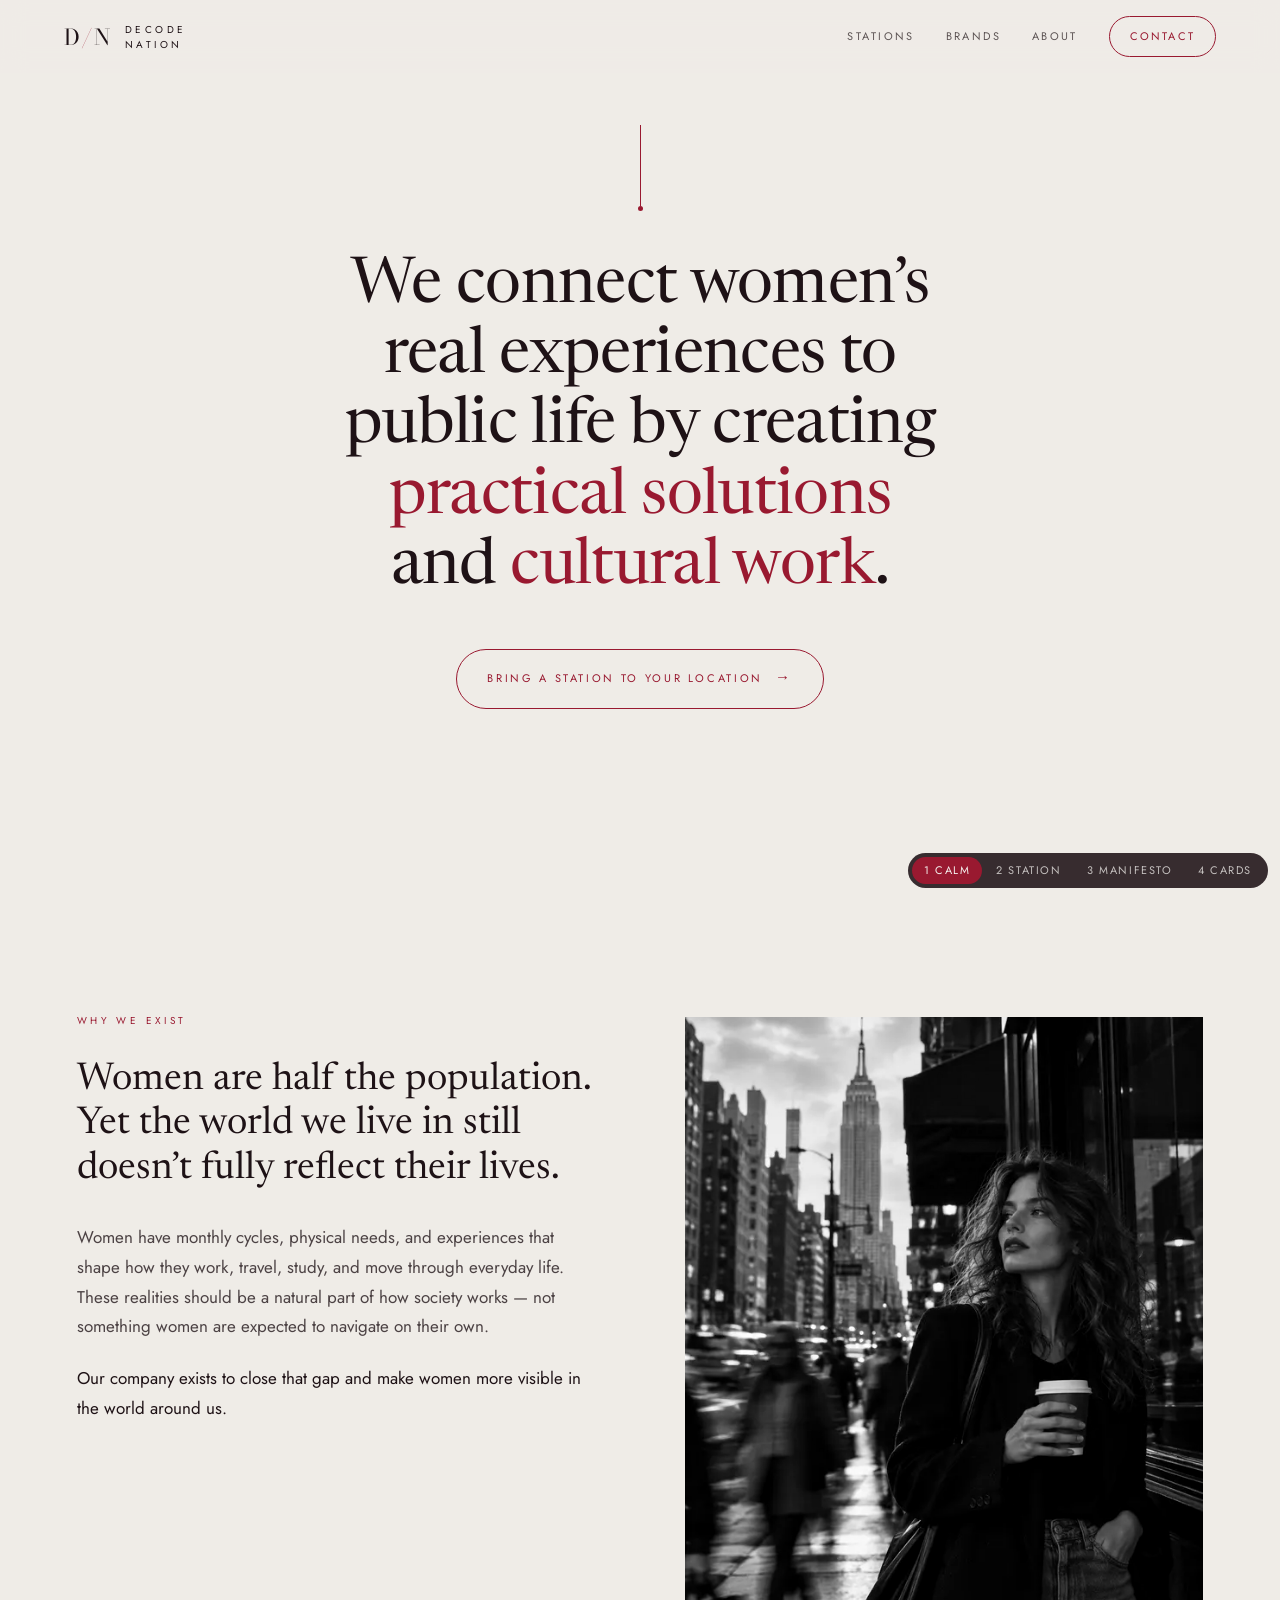
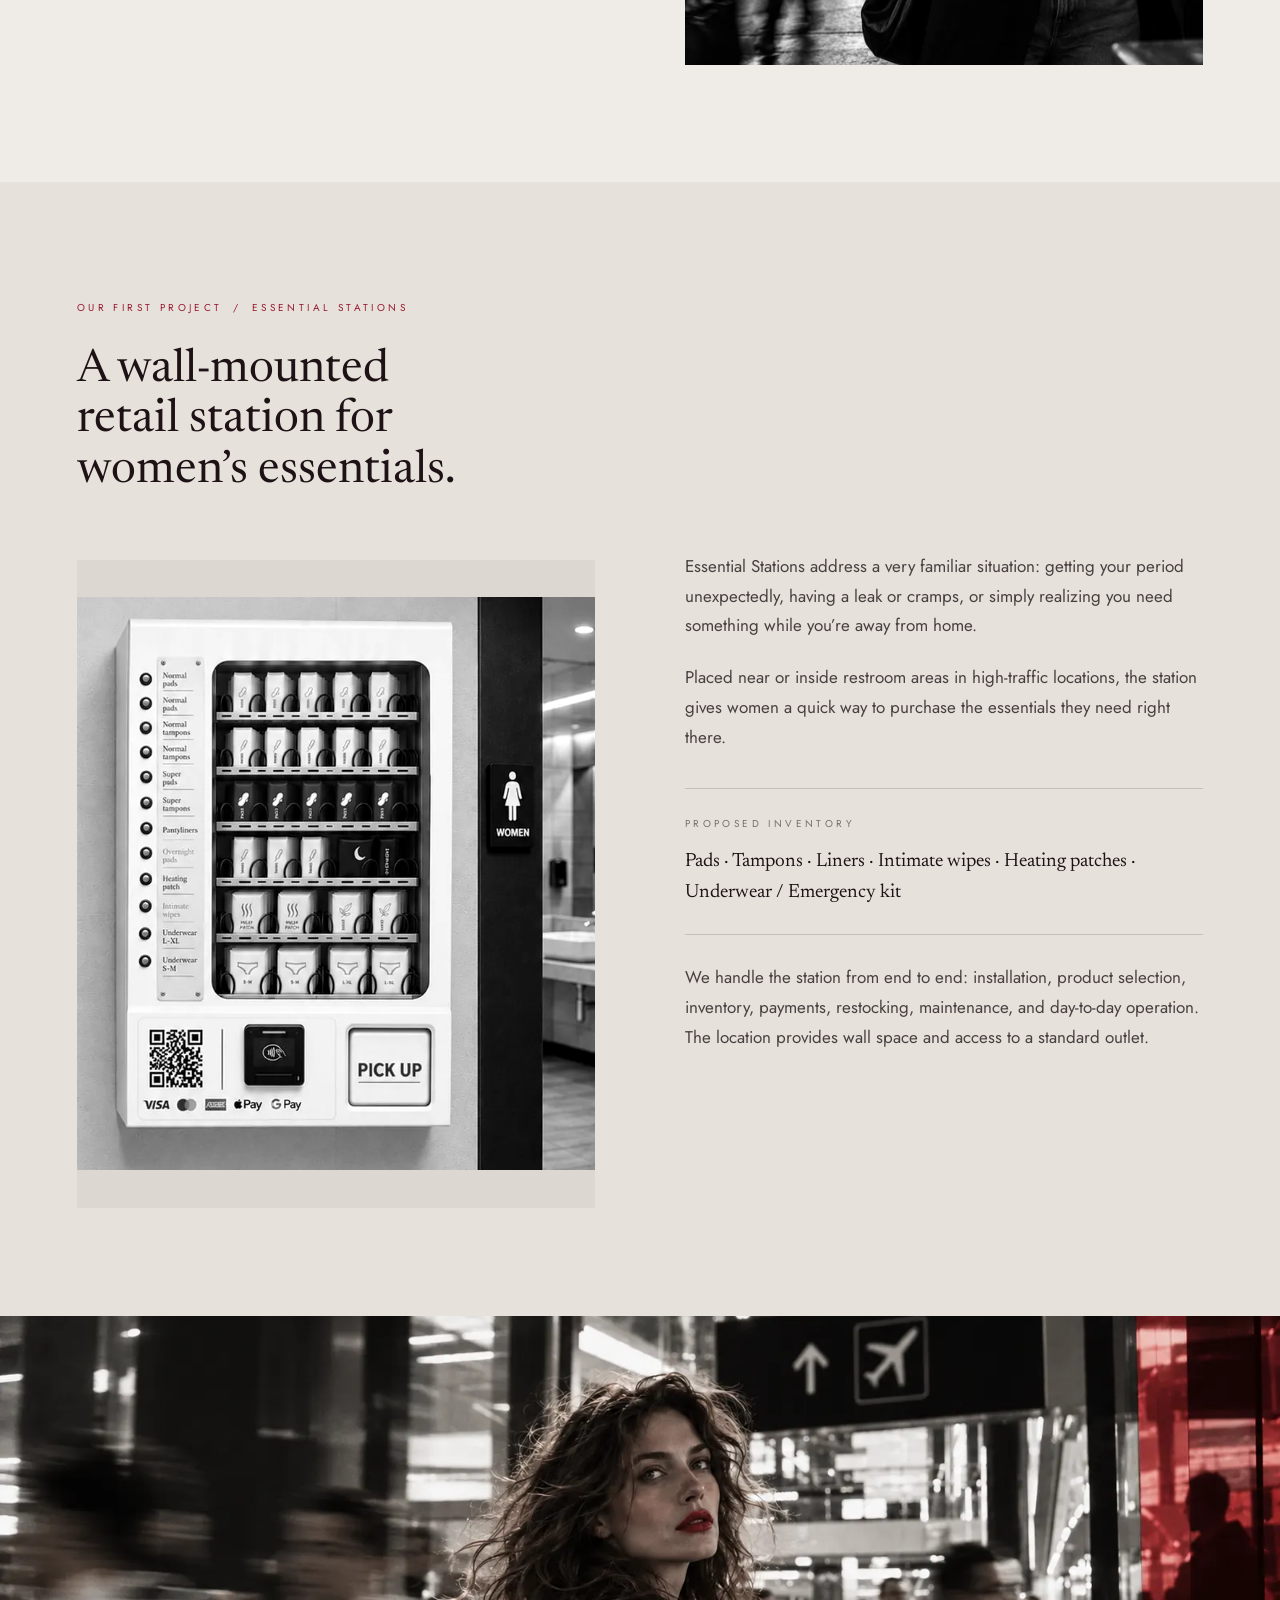
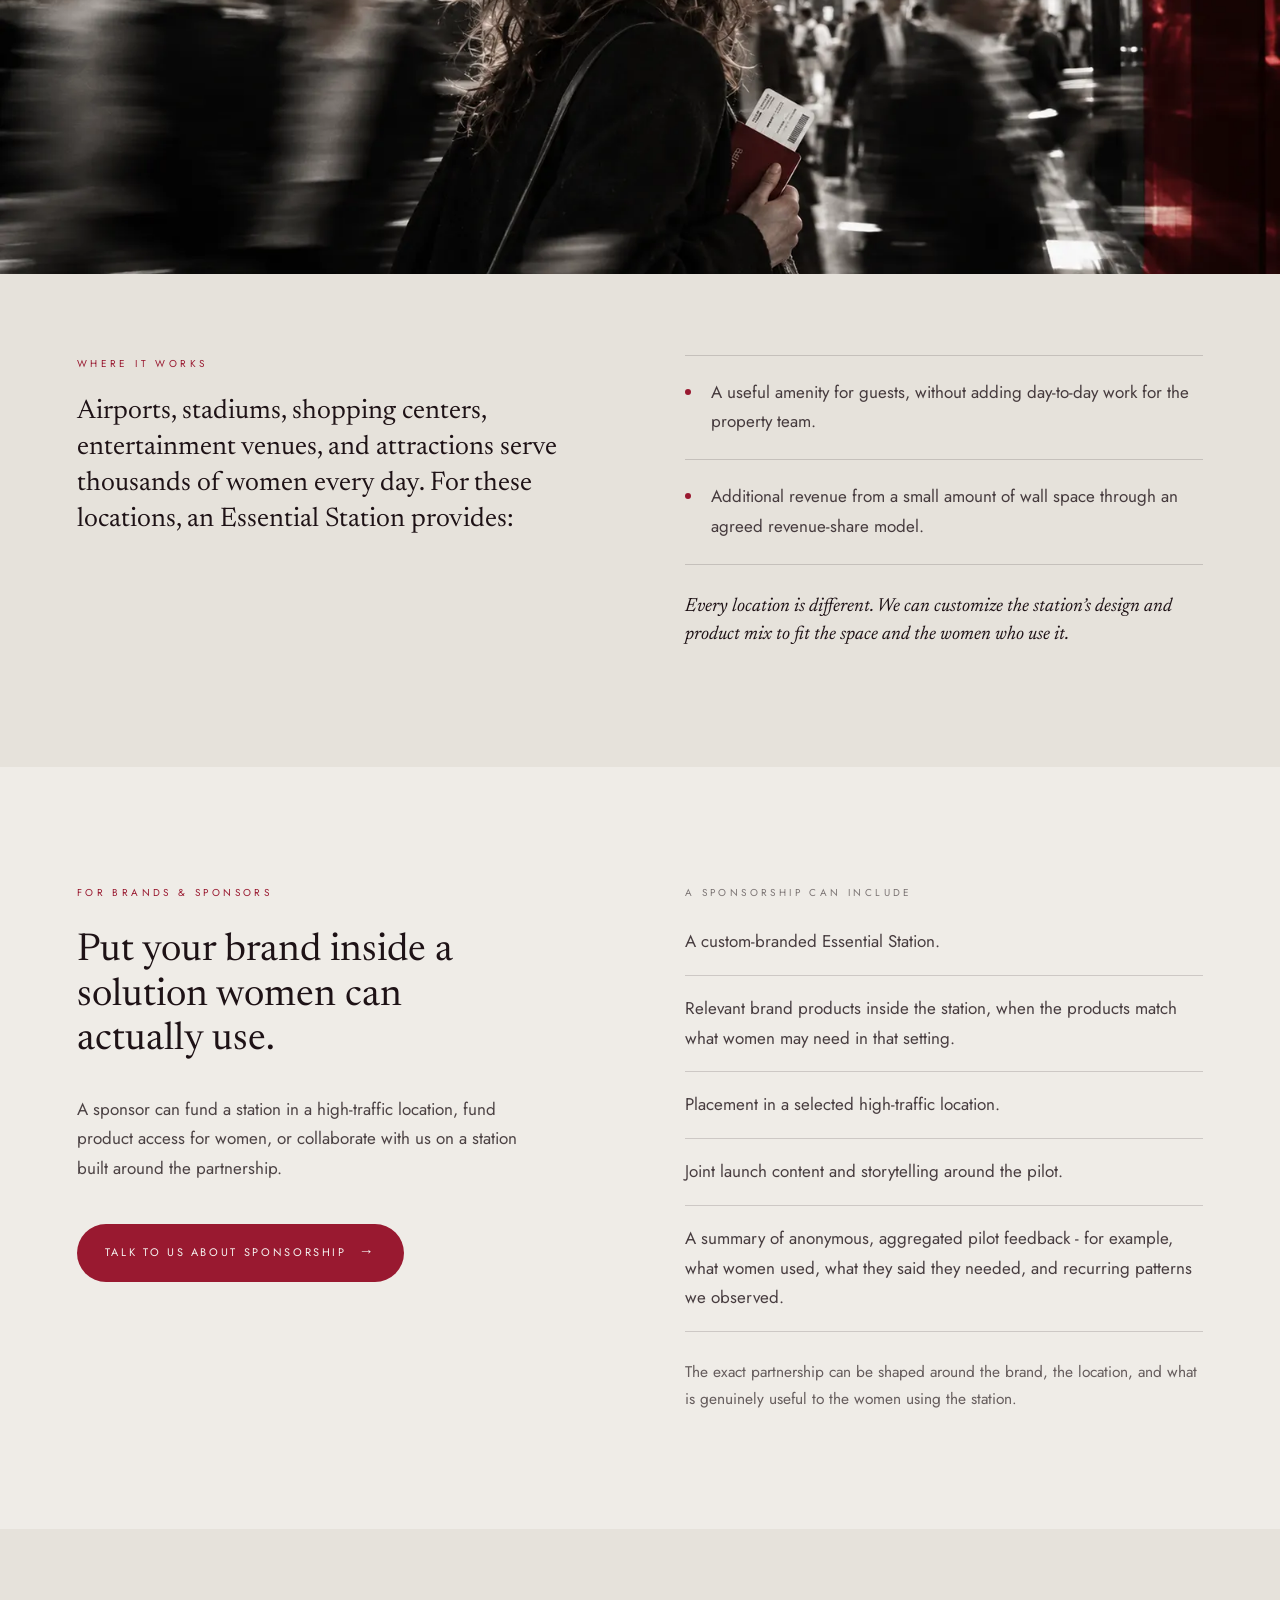
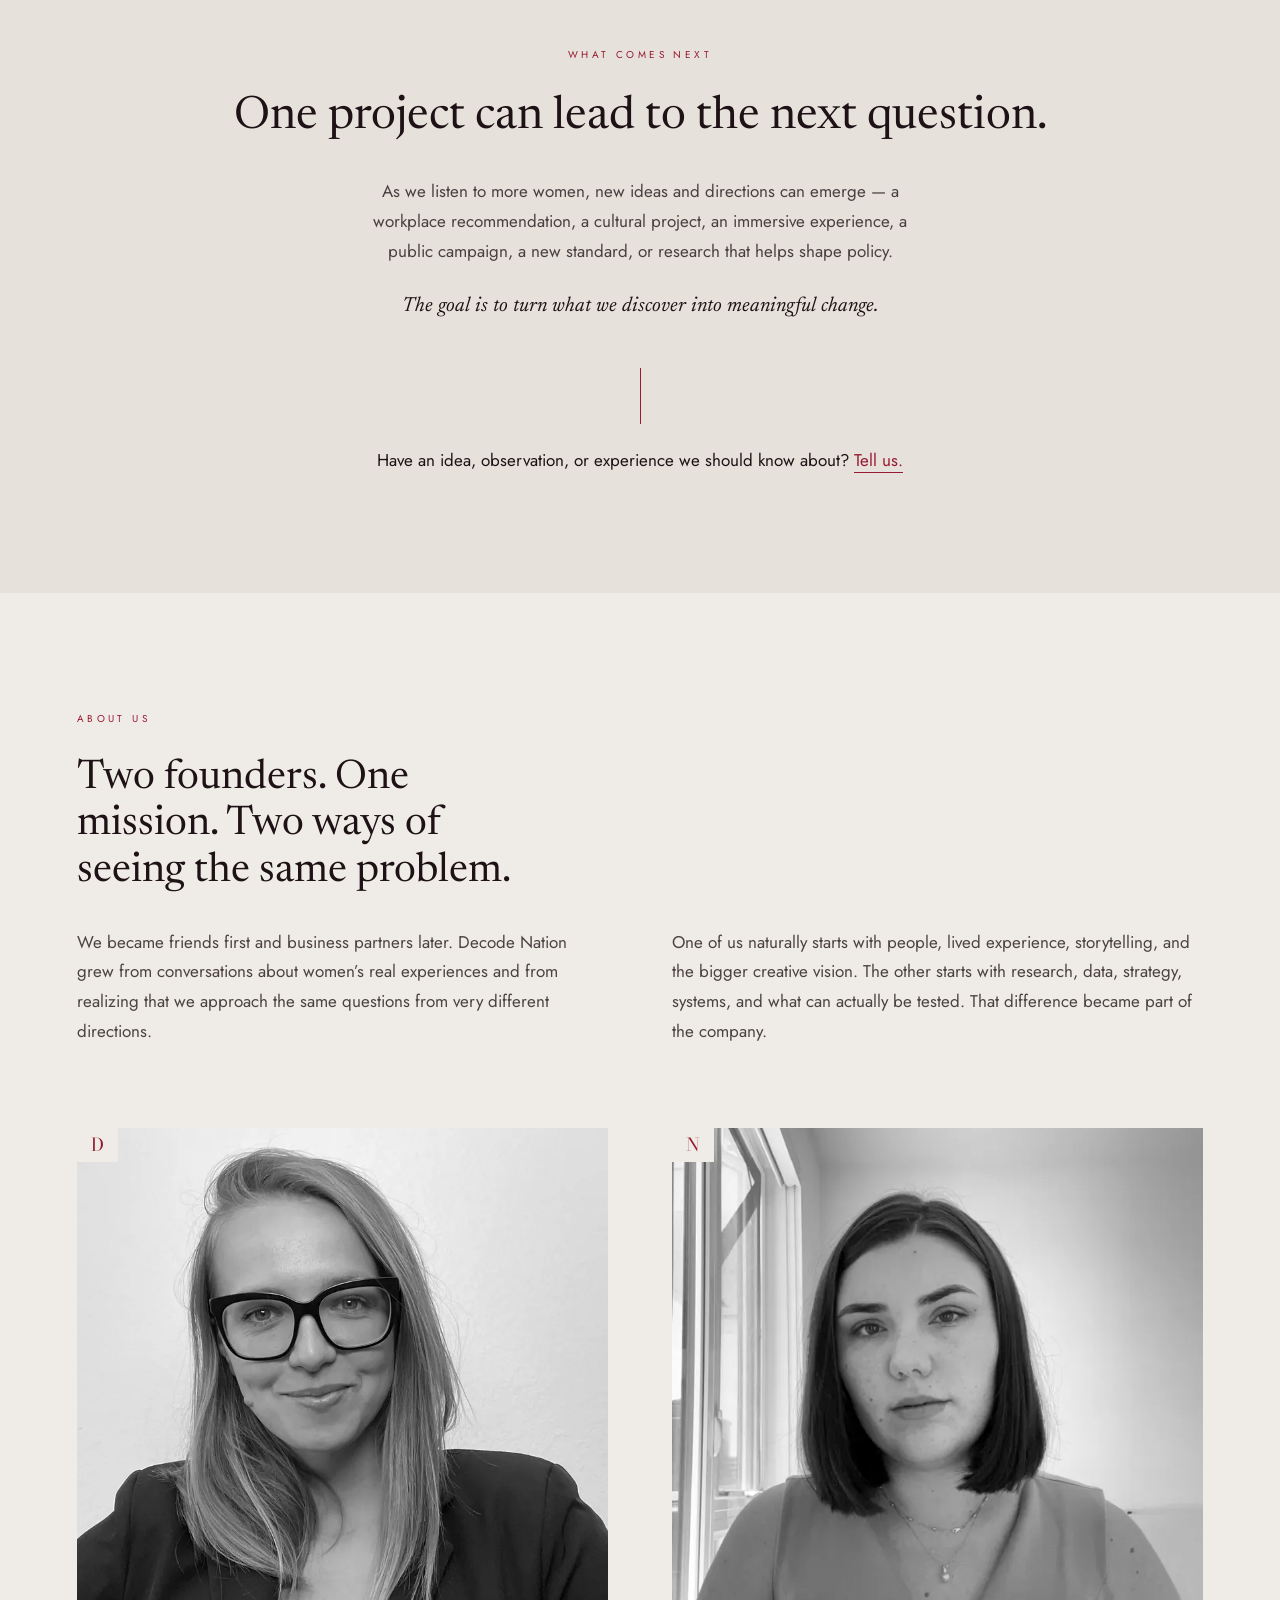
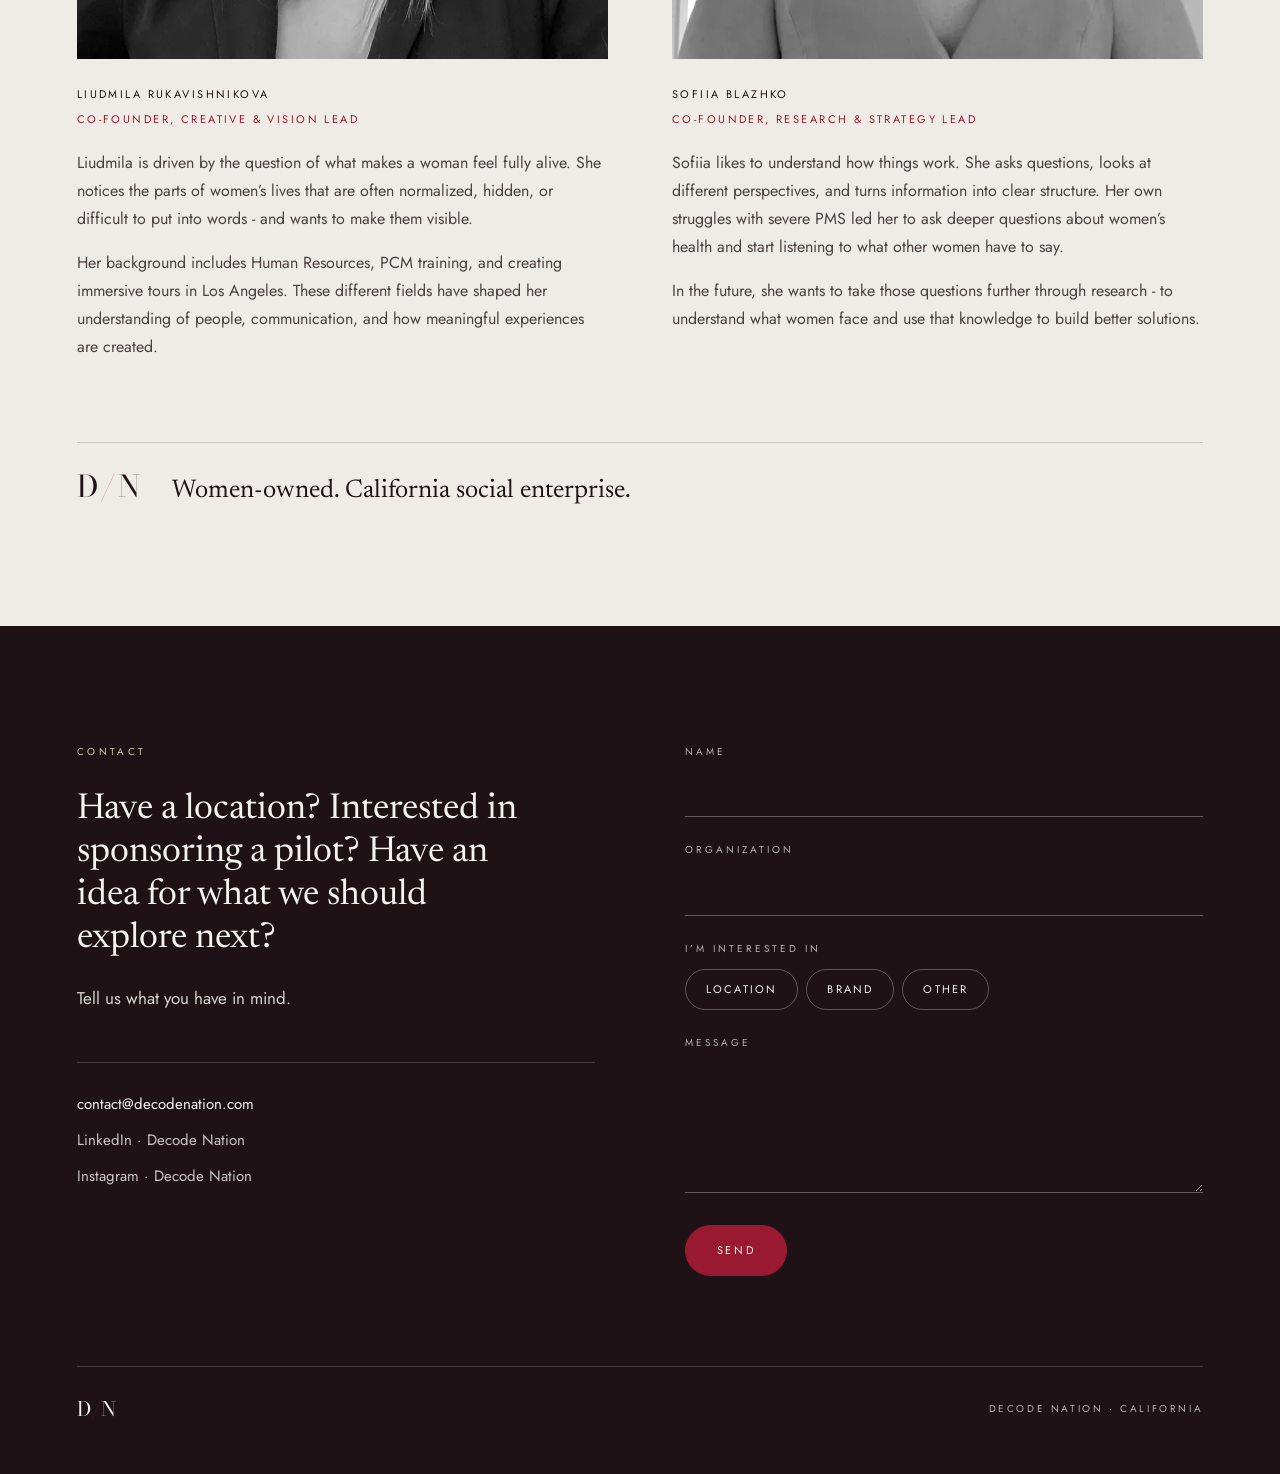
==== commit 80b824dc: "Add direction 4: Hand Cards; four-way switcher and chooser Co-Authored-By: Claude Opus 5.5 <noreply@" ====
--- a/calm/index.html
+++ b/calm/index.html
@@ -261,6 +261,7 @@
   <a href="../calm/" aria-current="page">1 Calm</a>
   <a href="../station/">2 Station</a>
   <a href="../manifesto/">3 Manifesto</a>
+  <a href="../cards/">4 Cards</a>
 </nav>
 </body>
 </html>
